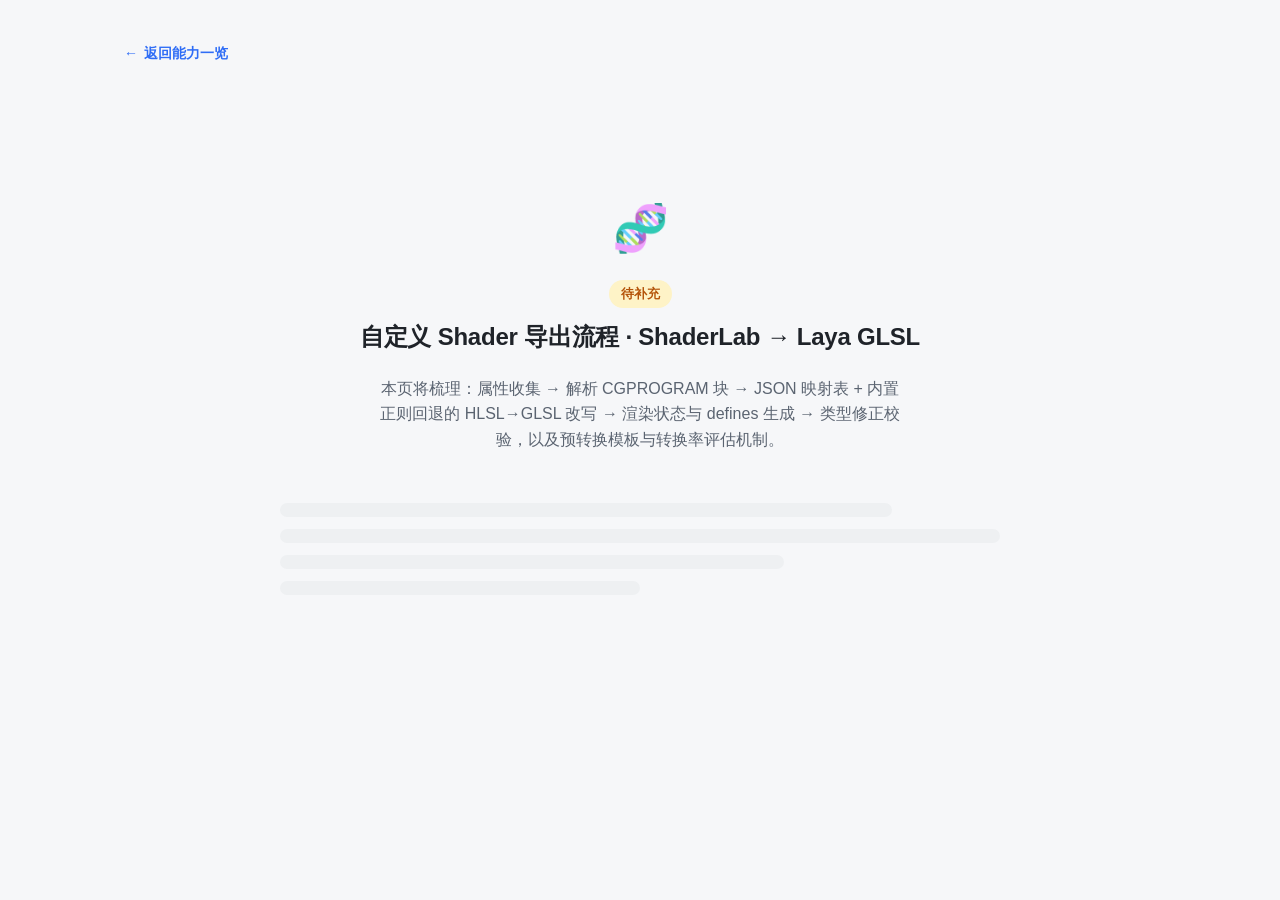
==== docs/flows/custom-shader.html @ 9ba0f3ff "提交 docs架构" ====
<!DOCTYPE html>
<html lang="zh-CN">
<head>
<meta charset="UTF-8">
<meta name="viewport" content="width=device-width, initial-scale=1.0">
<title>自定义 Shader 导出流程 · ShaderLab → Laya GLSL</title>
<link rel="stylesheet" href="../style.css">
</head>
<body>
<div class="wrap">
  <a class="back-link" href="../index.html"><span>←</span> 返回能力一览</a>
  <div class="placeholder">
    <div class="ph-icon">🧬</div>
    <span class="ph-tag">待补充</span>
    <h1>自定义 Shader 导出流程 · ShaderLab → Laya GLSL</h1>
    <p>本页将梳理：属性收集 → 解析 CGPROGRAM 块 → JSON 映射表 + 内置正则回退的 HLSL→GLSL 改写 → 渲染状态与 defines 生成 → 类型修正校验，以及预转换模板与转换率评估机制。</p>
    <div class="skeleton">
      <div class="sk-bar w85"></div>
      <div class="sk-bar"></div>
      <div class="sk-bar w70"></div>
      <div class="sk-bar w50"></div>
    </div>
  </div>
</div>
</body>
</html>
---- docs/style.css ----
/* ===========================================================
   LayaAir3.0 Unity Plugin — 能力文档共享样式
   简约 · 清晰 · 一目了然
   =========================================================== */

:root {
  --bg: #f6f7f9;
  --card: #ffffff;
  --border: #e6e8eb;
  --text: #1f2329;
  --text-soft: #5b6471;
  --text-faint: #8a93a0;
  --accent: #2f6df6;

  /* 支持度色板 */
  --full-fg: #15803d;     --full-bg: #dcfce7;
  --part-fg: #b45309;     --part-bg: #fef3c7;
  --conf-fg: #1d4ed8;     --conf-bg: #dbeafe;
  --exp-fg:  #7c3aed;     --exp-bg:  #ede9fe;
  --no-fg:   #b91c1c;     --no-bg:   #fee2e2;

  --radius: 12px;
  --shadow: 0 1px 2px rgba(16, 24, 40, .04), 0 4px 16px rgba(16, 24, 40, .05);
}

* { box-sizing: border-box; }

html { scroll-behavior: smooth; }

body {
  margin: 0;
  font-family: -apple-system, BlinkMacSystemFont, "Segoe UI", "PingFang SC",
               "Hiragino Sans GB", "Microsoft YaHei", "Helvetica Neue", Arial, sans-serif;
  background: var(--bg);
  color: var(--text);
  line-height: 1.6;
  -webkit-font-smoothing: antialiased;
}

.wrap {
  max-width: 1080px;
  margin: 0 auto;
  padding: 40px 24px 80px;
}

/* ---------- 页头 ---------- */
header.page {
  margin-bottom: 28px;
}
.eyebrow {
  font-size: 13px;
  letter-spacing: .08em;
  text-transform: uppercase;
  color: var(--text-faint);
  font-weight: 600;
  margin: 0 0 8px;
}
h1 {
  font-size: 30px;
  line-height: 1.25;
  margin: 0 0 10px;
  font-weight: 700;
  letter-spacing: -.01em;
}
.subtitle {
  font-size: 15px;
  color: var(--text-soft);
  margin: 0;
  max-width: 760px;
}
.meta-row {
  display: flex;
  flex-wrap: wrap;
  gap: 8px 18px;
  margin-top: 16px;
  font-size: 13px;
  color: var(--text-faint);
}
.meta-row b { color: var(--text-soft); font-weight: 600; }

/* ---------- 图例 ---------- */
.legend {
  display: flex;
  flex-wrap: wrap;
  gap: 10px;
  margin: 22px 0 8px;
  padding: 14px 16px;
  background: var(--card);
  border: 1px solid var(--border);
  border-radius: var(--radius);
}
.legend .item { display: flex; align-items: center; gap: 7px; font-size: 13px; color: var(--text-soft); }

/* ---------- 支持度徽章 ---------- */
.badge {
  display: inline-flex;
  align-items: center;
  gap: 5px;
  font-size: 12.5px;
  font-weight: 600;
  padding: 2px 9px;
  border-radius: 999px;
  white-space: nowrap;
  line-height: 1.5;
}
.badge.full { color: var(--full-fg); background: var(--full-bg); }
.badge.part { color: var(--part-fg); background: var(--part-bg); }
.badge.conf { color: var(--conf-fg); background: var(--conf-bg); }
.badge.exp  { color: var(--exp-fg);  background: var(--exp-bg); }
.badge.no   { color: var(--no-fg);   background: var(--no-bg); }

/* ---------- 分组卡片 ---------- */
section.group {
  background: var(--card);
  border: 1px solid var(--border);
  border-radius: var(--radius);
  box-shadow: var(--shadow);
  margin-top: 22px;
  overflow: hidden;
}
.group-head {
  display: flex;
  align-items: center;
  justify-content: space-between;
  gap: 16px;
  padding: 18px 22px;
  border-bottom: 1px solid var(--border);
}
.group-head .gh-left { display: flex; align-items: baseline; gap: 12px; flex-wrap: wrap; }
.group-head h2 {
  font-size: 17px;
  margin: 0;
  font-weight: 700;
}
.group-head .gh-desc { font-size: 13px; color: var(--text-faint); }

/* 流程链接按钮 */
.flow-link {
  display: inline-flex;
  align-items: center;
  gap: 6px;
  font-size: 13px;
  font-weight: 600;
  color: var(--accent);
  text-decoration: none;
  padding: 6px 12px;
  border: 1px solid #cfe0ff;
  background: #f0f5ff;
  border-radius: 8px;
  white-space: nowrap;
  transition: background .15s ease, transform .15s ease;
}
.flow-link:hover { background: #e3eeff; transform: translateX(1px); }
.flow-link .arrow { font-size: 14px; }

/* ---------- 表格 ---------- */
table {
  width: 100%;
  border-collapse: collapse;
  font-size: 14px;
}
thead th {
  text-align: left;
  font-size: 12px;
  font-weight: 600;
  letter-spacing: .03em;
  text-transform: uppercase;
  color: var(--text-faint);
  padding: 11px 22px;
  background: #fafbfc;
  border-bottom: 1px solid var(--border);
}
tbody td {
  padding: 13px 22px;
  border-bottom: 1px solid #f0f2f4;
  vertical-align: top;
}
tbody tr:last-child td { border-bottom: none; }
tbody tr:hover { background: #fafbfc; }

td.feat { font-weight: 600; color: var(--text); width: 26%; }
td.target { color: var(--text-soft); width: 24%; }
td.sup { width: 96px; white-space: nowrap; }
td.note { color: var(--text-soft); font-size: 13px; }

code, .mono {
  font-family: "SF Mono", "JetBrains Mono", "Fira Code", Consolas, "Courier New", monospace;
  font-size: 12.5px;
  background: #f1f3f5;
  padding: 1px 5px;
  border-radius: 5px;
  color: #3b4250;
}

/* 不支持区块的标签流 */
.chips { display: flex; flex-wrap: wrap; gap: 8px; padding: 18px 22px; }
.chip {
  font-size: 13px;
  padding: 5px 12px;
  border-radius: 8px;
  background: var(--no-bg);
  color: var(--no-fg);
  font-weight: 500;
}
.chips-note { padding: 0 22px 18px; font-size: 12.5px; color: var(--text-faint); }

/* ---------- 页脚 ---------- */
footer.page {
  margin-top: 40px;
  padding-top: 20px;
  border-top: 1px solid var(--border);
  font-size: 12.5px;
  color: var(--text-faint);
}
footer.page a { color: var(--accent); text-decoration: none; }

/* ---------- 占位（流程详情）页 ---------- */
.placeholder {
  min-height: 70vh;
  display: flex;
  flex-direction: column;
  align-items: center;
  justify-content: center;
  text-align: center;
  gap: 14px;
}
.placeholder .ph-icon {
  font-size: 46px;
  opacity: .8;
}
.placeholder h1 { font-size: 24px; }
.placeholder p { color: var(--text-soft); max-width: 520px; margin: 0 auto; }
.placeholder .ph-tag {
  font-size: 12.5px;
  font-weight: 600;
  color: var(--part-fg);
  background: var(--part-bg);
  padding: 4px 12px;
  border-radius: 999px;
}

.back-link {
  display: inline-flex;
  align-items: center;
  gap: 6px;
  font-size: 14px;
  font-weight: 600;
  color: var(--accent);
  text-decoration: none;
  margin-bottom: 20px;
}
.back-link:hover { text-decoration: underline; }

/* 流程详情页的章节占位骨架 */
.skeleton {
  margin-top: 24px;
  width: 100%;
  max-width: 720px;
}
.skeleton .sk-bar {
  height: 14px;
  border-radius: 7px;
  background: linear-gradient(90deg, #eef0f2 25%, #f6f7f9 37%, #eef0f2 63%);
  background-size: 400% 100%;
  margin: 12px 0;
  animation: shimmer 1.4s ease infinite;
}
.skeleton .sk-bar.w70 { width: 70%; }
.skeleton .sk-bar.w50 { width: 50%; }
.skeleton .sk-bar.w85 { width: 85%; }
@keyframes shimmer {
  0% { background-position: 100% 0; }
  100% { background-position: 0 0; }
}

/* ===========================================================
   安装 / 界面介绍页 专用
   =========================================================== */
.lead { font-size: 15px; color: var(--text-soft); margin: 0 0 4px; }

/* 顶部快速开始入口（主页用） */
.quickstart {
  display: flex; align-items: center; justify-content: space-between; gap: 16px;
  margin-top: 16px; padding: 14px 18px;
  background: linear-gradient(135deg, #f0f5ff, #eef6ff);
  border: 1px solid #cfe0ff; border-radius: var(--radius);
}
.quickstart .qs-text { font-size: 14px; color: var(--text-soft); }
.quickstart .qs-text b { color: var(--text); }

/* 环境要求网格 */
.req-grid { display: grid; grid-template-columns: repeat(auto-fit, minmax(170px, 1fr)); gap: 12px; padding: 18px 22px; }
.req-grid .req { background: #fafbfc; border: 1px solid var(--border); border-radius: 10px; padding: 12px 14px; }
.req-grid .req .k { font-size: 12px; color: var(--text-faint); font-weight: 600; text-transform: uppercase; letter-spacing: .04em; }
.req-grid .req .v { font-size: 15px; font-weight: 600; margin-top: 3px; word-break: break-all; }

/* 编号步骤 */
.steps { list-style: none; counter-reset: step; margin: 0; padding: 20px 22px 10px; }
.steps > li { position: relative; padding: 0 0 20px 44px; }
.steps > li:last-child { padding-bottom: 6px; }
.steps > li::before {
  counter-increment: step; content: counter(step);
  position: absolute; left: 0; top: -2px;
  width: 28px; height: 28px; border-radius: 50%;
  background: var(--accent); color: #fff; font-weight: 700; font-size: 14px;
  display: flex; align-items: center; justify-content: center;
}
.steps > li:not(:last-child)::after {
  content: ""; position: absolute; left: 13px; top: 30px; bottom: 4px; width: 2px; background: var(--border);
}
.steps .st-title { font-weight: 600; }
.steps .st-body { font-size: 13.5px; color: var(--text-soft); margin-top: 4px; }
.steps .st-body code { font-size: 12px; }

/* 提示框 */
.note { margin: 16px 22px; padding: 12px 16px; border-radius: 10px; background: #f0f5ff; border-left: 3px solid var(--accent); font-size: 13.5px; color: var(--text-soft); }
.note + .note { margin-top: -4px; }
.note b { color: var(--text); }
.note.warn { background: #fff7ed; border-left-color: #ea580c; }
.note.warn b { color: #c2410c; }

/* 窗口示意图 */
.win-mock { margin: 18px 22px; border: 1px solid var(--border); border-radius: 12px; overflow: hidden; background: #fff; box-shadow: var(--shadow); font-size: 13px; }
.win-mock .wm-title { background: #eceff3; padding: 9px 14px; font-weight: 600; color: var(--text-soft); border-bottom: 1px solid var(--border); display: flex; align-items: center; gap: 9px; }
.win-mock .wm-dots { display: inline-flex; gap: 5px; }
.win-mock .wm-dots i { width: 10px; height: 10px; border-radius: 50%; background: #cdd3da; display: inline-block; }
.win-mock .wm-body { padding: 16px; }
.seg { display: inline-flex; border: 1px solid var(--border); border-radius: 8px; overflow: hidden; margin-bottom: 6px; }
.seg span { padding: 6px 18px; font-weight: 600; color: var(--text-soft); }
.seg span.on { background: var(--accent); color: #fff; }
.fold { border-top: 1px solid #f0f2f4; padding: 11px 4px; }
.fold .fold-h { font-weight: 600; color: var(--text); }
.fold .fold-h::before { content: "▾ "; color: var(--text-faint); }
.fold .opt { color: var(--text-soft); padding: 4px 0 2px 20px; }
.fold .opt .box { display: inline-block; width: 13px; height: 13px; border: 1.5px solid #b6bcc4; border-radius: 3px; vertical-align: -2px; margin-right: 8px; }
.wm-field { display: flex; gap: 8px; align-items: center; margin-top: 16px; }
.wm-field .lbl { color: var(--text-soft); font-weight: 600; }
.wm-field .inp { flex: 1; border: 1px solid var(--border); border-radius: 6px; padding: 6px 10px; color: var(--text-faint); background: #fafbfc; }
.wm-field .btn { border: 1px solid var(--border); border-radius: 6px; padding: 6px 14px; font-weight: 600; color: var(--text-soft); background: #f1f3f5; }
.wm-export { margin-top: 12px; text-align: center; background: var(--accent); color: #fff; font-weight: 700; padding: 11px; border-radius: 8px; }
.tag-mode { font-size: 11px; font-weight: 600; padding: 1px 8px; border-radius: 999px; background: var(--conf-bg); color: var(--conf-fg); margin-left: 8px; vertical-align: 1px; }

/* 带说明的小标题（窗口拆解） */
.callout-grid { padding: 6px 22px 18px; }
.callout-grid .ci { display: flex; gap: 12px; padding: 10px 0; border-top: 1px solid #f0f2f4; }
.callout-grid .ci:first-child { border-top: none; }
.callout-grid .ci .n { flex: none; width: 24px; height: 24px; border-radius: 6px; background: #eef2ff; color: var(--accent); font-weight: 700; font-size: 13px; display: flex; align-items: center; justify-content: center; }
.callout-grid .ci .c .t { font-weight: 600; font-size: 14px; }
.callout-grid .ci .c .d { font-size: 13px; color: var(--text-soft); margin-top: 2px; }

@media (max-width: 720px) {
  .wrap { padding: 28px 16px 60px; }
  .quickstart { flex-direction: column; align-items: flex-start; }
  thead { display: none; }
  tbody td { display: block; padding: 6px 18px; border: none; }
  tbody tr { display: block; padding: 12px 0; border-bottom: 1px solid #f0f2f4; }
  td.feat { width: auto; font-size: 15px; }
  td.feat::before { content: ""; }
  td.target::before { content: "→ "; color: var(--text-faint); }
  .group-head { flex-direction: column; align-items: flex-start; }
}
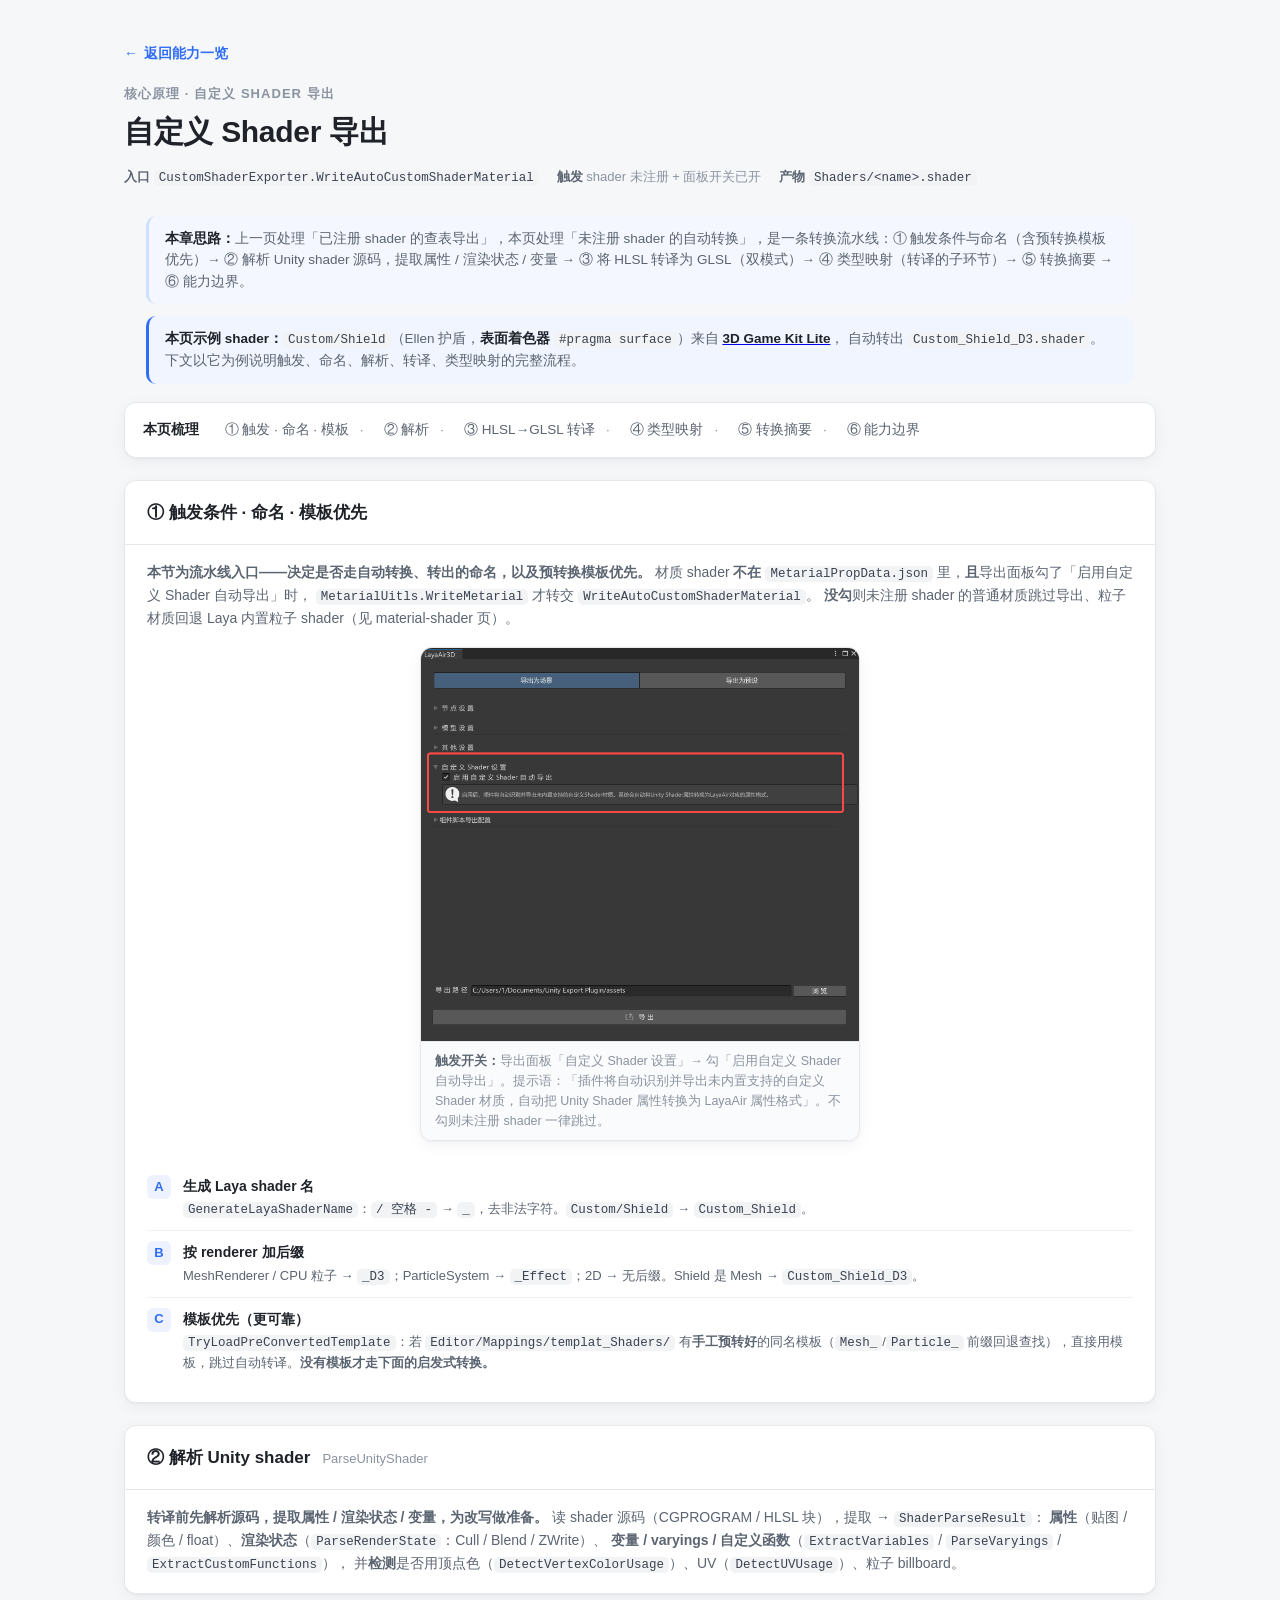
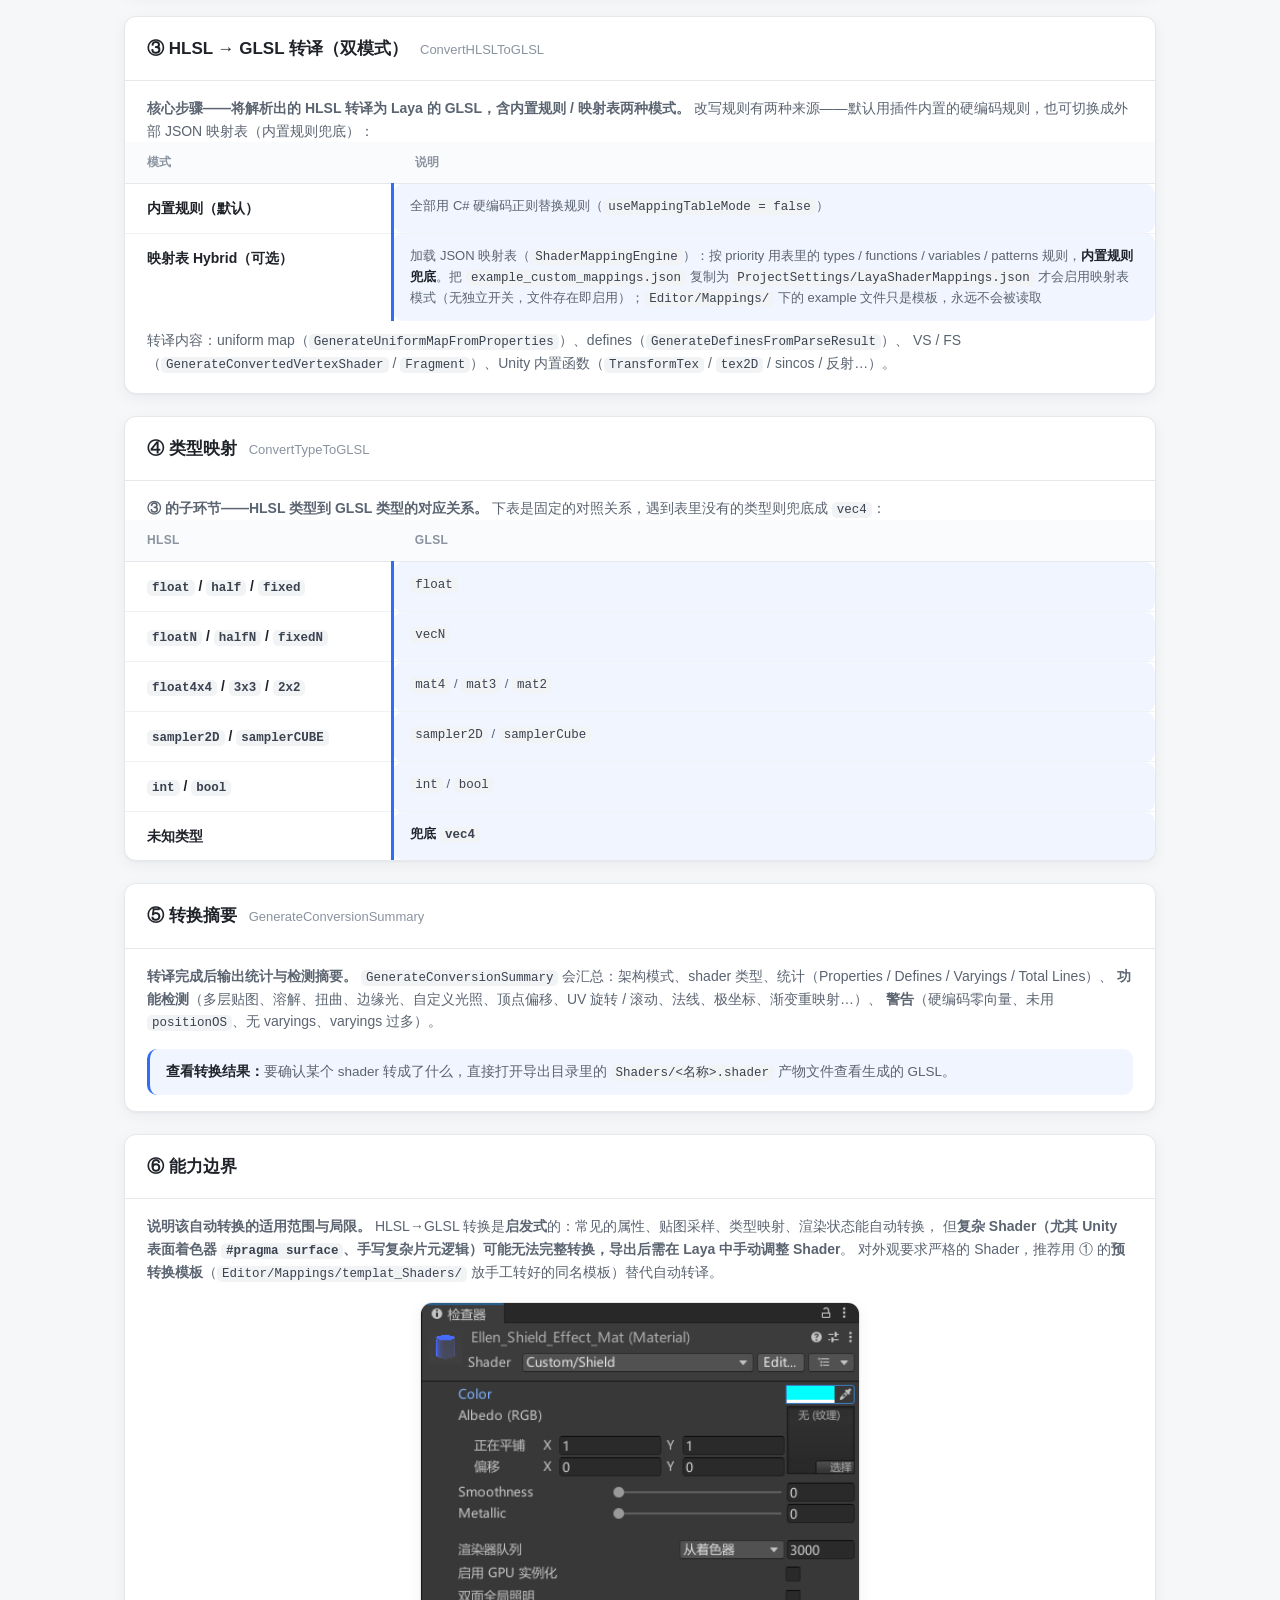
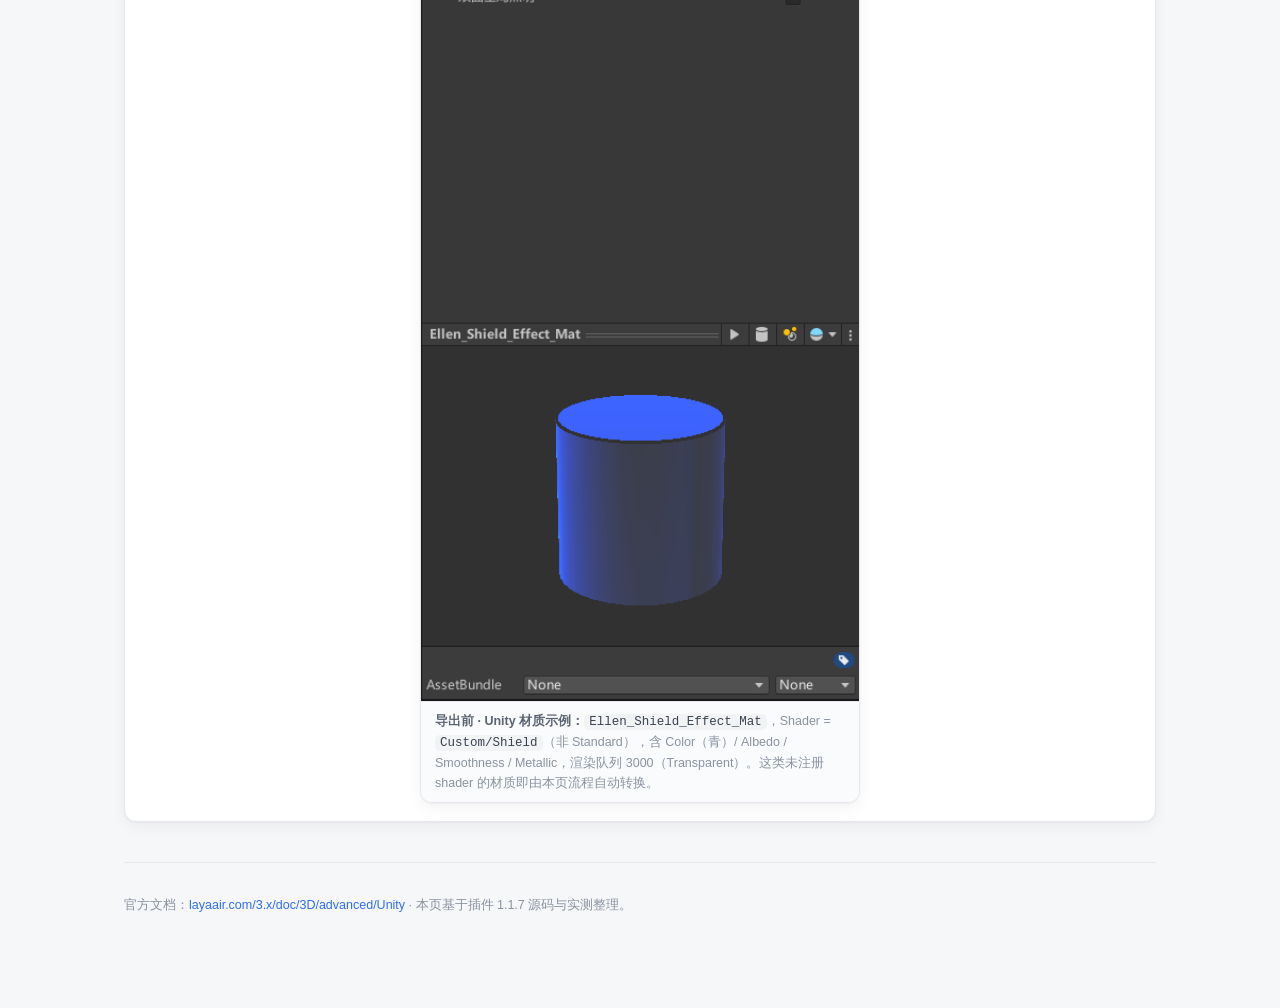
==== commit 9a4caef0: "更新文档" ====
--- a/docs/flows/custom-shader.html
+++ b/docs/flows/custom-shader.html
@@ -3,24 +3,183 @@
 <head>
 <meta charset="UTF-8">
 <meta name="viewport" content="width=device-width, initial-scale=1.0">
-<title>自定义 Shader 导出流程 · ShaderLab → Laya GLSL</title>
+<title>自定义 Shader 导出 · 启发式 HLSL→GLSL 转换</title>
 <link rel="stylesheet" href="../style.css">
+<style>
+  /* custom-shader 页专属图解 */
+  .flow { display: flex; flex-wrap: wrap; align-items: center; gap: 8px; margin: 14px 22px; font-size: 13px; }
+  .flow .fb { background: #fff; border: 1px solid var(--border); border-radius: 7px; padding: 7px 11px; color: var(--text); }
+  .flow .fb.hl { background: #eef2ff; border-color: #cfe0ff; color: var(--accent); font-weight: 600; }
+  .flow .fa { color: var(--text-faint); }
+</style>
 </head>
 <body>
 <div class="wrap">
+
   <a class="back-link" href="../index.html"><span>←</span> 返回能力一览</a>
-  <div class="placeholder">
-    <div class="ph-icon">🧬</div>
-    <span class="ph-tag">待补充</span>
-    <h1>自定义 Shader 导出流程 · ShaderLab → Laya GLSL</h1>
-    <p>本页将梳理：属性收集 → 解析 CGPROGRAM 块 → JSON 映射表 + 内置正则回退的 HLSL→GLSL 改写 → 渲染状态与 defines 生成 → 类型修正校验，以及预转换模板与转换率评估机制。</p>
-    <div class="skeleton">
-      <div class="sk-bar w85"></div>
-      <div class="sk-bar"></div>
-      <div class="sk-bar w70"></div>
-      <div class="sk-bar w50"></div>
+
+  <header class="page">
+    <p class="eyebrow">核心原理 · 自定义 Shader 导出</p>
+    <h1>自定义 Shader 导出</h1>
+    <div class="meta-row">
+      <span><b>入口</b> <code>CustomShaderExporter.WriteAutoCustomShaderMaterial</code></span>
+      <span><b>触发</b> shader 未注册 + 面板开关已开</span>
+      <span><b>产物</b> <code>Shaders/&lt;name&gt;.shader</code></span>
     </div>
+  </header>
+
+  <div class="note" style="background:#f4f7ff;border-color:#cfe0ff;">
+    <b>本章思路：</b>上一页处理「已注册 shader 的查表导出」，本页处理「未注册 shader 的自动转换」，是一条转换流水线：① 触发条件与命名（含预转换模板优先）→ ② 解析 Unity shader 源码，提取属性 / 渲染状态 / 变量 → ③ 将 HLSL 转译为 GLSL（双模式）→ ④ 类型映射（转译的子环节）→ ⑤ 转换摘要 → ⑥ 能力边界。
   </div>
+
+  <div class="note">
+    <b>本页示例 shader：</b><code>Custom/Shield</code>（Ellen 护盾，<b>表面着色器</b> <code>#pragma surface</code>）来自
+    <a href="https://assetstore.unity.com/packages/templates/tutorials/3d-game-kit-lite-135162"><b>3D Game Kit Lite</b></a>，
+    自动转出 <code>Custom_Shield_D3.shader</code>。下文以它为例说明触发、命名、解析、转译、类型映射的完整流程。
+  </div>
+
+  <nav class="toc">
+    <b class="toc-label">本页梳理</b>
+    <a href="#s1">① 触发 · 命名 · 模板</a>
+    <a href="#s2">② 解析</a>
+    <a href="#s3">③ HLSL→GLSL 转译</a>
+    <a href="#s4">④ 类型映射</a>
+    <a href="#s5">⑤ 转换摘要</a>
+    <a href="#s6">⑥ 能力边界</a>
+  </nav>
+
+  <!-- ① 触发 + 命名/后缀/模板 -->
+  <section class="group" id="s1">
+    <div class="group-head">
+      <div class="gh-left"><h2>① 触发条件 · 命名 · 模板优先</h2></div>
+    </div>
+    <p style="padding:16px 22px 0;margin:0;color:var(--text-soft);font-size:14px;">
+      <b>本节为流水线入口——决定是否走自动转换、转出的命名，以及预转换模板优先。</b>
+      材质 shader <b>不在</b> <code>MetarialPropData.json</code> 里，<b>且</b>导出面板勾了「启用自定义 Shader 自动导出」时，
+      <code>MetarialUitls.WriteMetarial</code> 才转交 <code>WriteAutoCustomShaderMaterial</code>。
+      <b>没勾</b>则未注册 shader 的普通材质跳过导出、粒子材质回退 Laya 内置粒子 shader（见 material-shader 页）。
+    </p>
+
+    <figure class="shot sm">
+      <img src="../img/custom-shader-toggle.png" alt="启用自定义 Shader 自动导出开关">
+      <figcaption><b>触发开关：</b>导出面板「自定义 Shader 设置」→ 勾「启用自定义 Shader 自动导出」。提示语：「插件将自动识别并导出未内置支持的自定义 Shader 材质，自动把 Unity Shader 属性转换为 LayaAir 属性格式」。不勾则未注册 shader 一律跳过。</figcaption>
+    </figure>
+
+    <div class="callout-grid">
+      <div class="ci"><div class="n">A</div><div class="c">
+        <div class="t">生成 Laya shader 名</div>
+        <div class="d"><code>GenerateLayaShaderName</code>：<code>/ 空格 -</code> → <code>_</code>，去非法字符。<code>Custom/Shield</code> → <code>Custom_Shield</code>。</div>
+      </div></div>
+      <div class="ci"><div class="n">B</div><div class="c">
+        <div class="t">按 renderer 加后缀</div>
+        <div class="d">MeshRenderer / CPU 粒子 → <code>_D3</code>；ParticleSystem → <code>_Effect</code>；2D → 无后缀。Shield 是 Mesh → <code>Custom_Shield_D3</code>。</div>
+      </div></div>
+      <div class="ci"><div class="n">C</div><div class="c">
+        <div class="t">模板优先（更可靠）</div>
+        <div class="d"><code>TryLoadPreConvertedTemplate</code>：若 <code>Editor/Mappings/templat_Shaders/</code> 有<b>手工预转好</b>的同名模板（<code>Mesh_</code>/<code>Particle_</code> 前缀回退查找），直接用模板，跳过自动转译。<b>没有模板才走下面的启发式转换。</b></div>
+      </div></div>
+    </div>
+  </section>
+
+  <!-- ② 解析 -->
+  <section class="group" id="s2">
+    <div class="group-head">
+      <div class="gh-left"><h2>② 解析 Unity shader</h2><span class="gh-desc">ParseUnityShader</span></div>
+    </div>
+    <p style="padding:16px 22px 18px;margin:0;color:var(--text-soft);font-size:14px;">
+      <b>转译前先解析源码，提取属性 / 渲染状态 / 变量，为改写做准备。</b>
+      读 shader 源码（CGPROGRAM / HLSL 块），提取 → <code>ShaderParseResult</code>：
+      <b>属性</b>（贴图 / 颜色 / float）、<b>渲染状态</b>（<code>ParseRenderState</code>：Cull / Blend / ZWrite）、
+      <b>变量 / varyings / 自定义函数</b>（<code>ExtractVariables</code> / <code>ParseVaryings</code> / <code>ExtractCustomFunctions</code>），
+      并<b>检测</b>是否用顶点色（<code>DetectVertexColorUsage</code>）、UV（<code>DetectUVUsage</code>）、粒子 billboard。
+    </p>
+  </section>
+
+  <!-- ③ 转译双模式 -->
+  <section class="group" id="s3">
+    <div class="group-head">
+      <div class="gh-left"><h2>③ HLSL → GLSL 转译（双模式）</h2><span class="gh-desc">ConvertHLSLToGLSL</span></div>
+    </div>
+    <p style="padding:16px 22px 0;margin:0;color:var(--text-soft);font-size:14px;">
+      <b>核心步骤——将解析出的 HLSL 转译为 Laya 的 GLSL，含内置规则 / 映射表两种模式。</b>
+      改写规则有两种来源——默认用插件内置的硬编码规则，也可切换成外部 JSON 映射表（内置规则兜底）：
+    </p>
+    <table>
+      <thead><tr><th>模式</th><th>说明</th></tr></thead>
+      <tbody>
+        <tr><td class="feat">内置规则（默认）</td><td class="note">全部用 C# 硬编码正则替换规则（<code>useMappingTableMode = false</code>）</td></tr>
+        <tr><td class="feat">映射表 Hybrid（可选）</td><td class="note">加载 JSON 映射表（<code>ShaderMappingEngine</code>）：按 priority 用表里的 types / functions / variables / patterns 规则，<b>内置规则兜底</b>。把 <code>example_custom_mappings.json</code> 复制为 <code>ProjectSettings/LayaShaderMappings.json</code> 才会启用映射表模式（无独立开关，文件存在即启用）；<code>Editor/Mappings/</code> 下的 example 文件只是模板，永远不会被读取</td></tr>
+      </tbody>
+    </table>
+    <p style="padding:8px 22px 18px;margin:0;color:var(--text-soft);font-size:14px;">
+      转译内容：uniform map（<code>GenerateUniformMapFromProperties</code>）、defines（<code>GenerateDefinesFromParseResult</code>）、
+      VS / FS（<code>GenerateConvertedVertexShader</code> / <code>Fragment</code>）、Unity 内置函数（<code>TransformTex</code> / <code>tex2D</code> / sincos / 反射…）。
+    </p>
+  </section>
+
+  <!-- ④ 类型映射 -->
+  <section class="group" id="s4">
+    <div class="group-head">
+      <div class="gh-left"><h2>④ 类型映射</h2><span class="gh-desc">ConvertTypeToGLSL</span></div>
+    </div>
+    <p style="padding:16px 22px 0;margin:0;color:var(--text-soft);font-size:14px;">
+      <b>③ 的子环节——HLSL 类型到 GLSL 类型的对应关系。</b>
+      下表是固定的对照关系，遇到表里没有的类型则兜底成 <code>vec4</code>：
+    </p>
+    <table>
+      <thead><tr><th>HLSL</th><th>GLSL</th></tr></thead>
+      <tbody>
+        <tr><td class="feat"><code>float</code> / <code>half</code> / <code>fixed</code></td><td class="note"><code>float</code></td></tr>
+        <tr><td class="feat"><code>floatN</code> / <code>halfN</code> / <code>fixedN</code></td><td class="note"><code>vecN</code></td></tr>
+        <tr><td class="feat"><code>float4x4</code> / <code>3x3</code> / <code>2x2</code></td><td class="note"><code>mat4</code> / <code>mat3</code> / <code>mat2</code></td></tr>
+        <tr><td class="feat"><code>sampler2D</code> / <code>samplerCUBE</code></td><td class="note"><code>sampler2D</code> / <code>samplerCube</code></td></tr>
+        <tr><td class="feat"><code>int</code> / <code>bool</code></td><td class="note"><code>int</code> / <code>bool</code></td></tr>
+        <tr><td class="feat"><b>未知类型</b></td><td class="note"><b>兜底 <code>vec4</code></b></td></tr>
+      </tbody>
+    </table>
+  </section>
+
+  <!-- ⑤ 转换摘要 -->
+  <section class="group" id="s5">
+    <div class="group-head">
+      <div class="gh-left"><h2>⑤ 转换摘要</h2><span class="gh-desc">GenerateConversionSummary</span></div>
+    </div>
+    <p style="padding:16px 22px 0;margin:0;color:var(--text-soft);font-size:14px;">
+      <b>转译完成后输出统计与检测摘要。</b>
+      <code>GenerateConversionSummary</code> 会汇总：架构模式、shader 类型、统计（Properties / Defines / Varyings / Total Lines）、
+      <b>功能检测</b>（多层贴图、溶解、扭曲、边缘光、自定义光照、顶点偏移、UV 旋转 / 滚动、法线、极坐标、渐变重映射…）、
+      <b>警告</b>（硬编码零向量、未用 <code>positionOS</code>、无 varyings、varyings 过多）。
+    </p>
+    <div class="note">
+      <b>查看转换结果：</b>要确认某个 shader 转成了什么，直接打开导出目录里的
+      <code>Shaders/&lt;名称&gt;.shader</code> 产物文件查看生成的 GLSL。
+    </div>
+  </section>
+
+  <!-- ⑥ 能力边界 -->
+  <section class="group" id="s6">
+    <div class="group-head">
+      <div class="gh-left"><h2>⑥ 能力边界</h2></div>
+    </div>
+    <p style="padding:16px 22px 0;margin:0;color:var(--text-soft);font-size:14px;">
+      <b>说明该自动转换的适用范围与局限。</b>
+      HLSL→GLSL 转换是<b>启发式</b>的：常见的属性、贴图采样、类型映射、渲染状态能自动转换，
+      但<b>复杂 Shader（尤其 Unity 表面着色器 <code>#pragma surface</code>、手写复杂片元逻辑）可能无法完整转换，导出后需在 Laya 中手动调整 Shader</b>。
+      对外观要求严格的 Shader，推荐用 ① 的<b>预转换模板</b>（<code>Editor/Mappings/templat_Shaders/</code> 放手工转好的同名模板）替代自动转译。
+    </p>
+
+    <figure class="shot sm">
+      <img src="../img/custom-shader-material.png" alt="Ellen_Shield_Effect_Mat 检视器">
+      <figcaption><b>导出前 · Unity 材质示例：</b><code>Ellen_Shield_Effect_Mat</code>，Shader = <code>Custom/Shield</code>（非 Standard），含 Color（青）/ Albedo / Smoothness / Metallic，渲染队列 3000（Transparent）。这类未注册 shader 的材质即由本页流程自动转换。</figcaption>
+    </figure>
+  </section>
+
+  <footer class="page">
+    <p>官方文档：<a href="https://layaair.com/3.x/doc/3D/advanced/Unity/readme.html">layaair.com/3.x/doc/3D/advanced/Unity</a> · 本页基于插件 1.1.7 源码与实测整理。</p>
+  </footer>
+
 </div>
+
+<script src="../lightbox.js"></script>
 </body>
 </html>
--- a/docs/style.css
+++ b/docs/style.css
@@ -359,3 +359,51 @@
   td.target::before { content: "→ "; color: var(--text-faint); }
   .group-head { flex-direction: column; align-items: flex-start; }
 }
+
+/* ===========================================================
+   流程详情页 · 截图卡片 & 点击放大预览（共享）
+   配合 lightbox.js 使用
+   =========================================================== */
+.shot { margin: 18px auto; max-width: 720px; border: 1px solid var(--border); border-radius: 12px; overflow: hidden; box-shadow: var(--shadow); background: #fff; }
+.shot img { display: block; width: 100%; height: auto; cursor: zoom-in; transition: opacity .15s ease; }
+.shot img:hover { opacity: .92; }
+.shot figcaption { padding: 9px 14px; font-size: 12.5px; color: var(--text-faint); background: #fafbfc; border-top: 1px solid var(--border); }
+.shot figcaption b { color: var(--text-soft); font-weight: 600; }
+.shot.sm { max-width: 440px; }
+.shot-pair { display: grid; grid-template-columns: 1fr 1fr; gap: 14px; margin: 18px auto; max-width: 760px; align-items: start; }
+.shot-pair .shot { margin: 0; max-width: none; }
+@media (max-width: 720px) { .shot-pair { grid-template-columns: 1fr; } }
+
+.lightbox { position: fixed; inset: 0; background: rgba(10,14,20,.88); display: none; align-items: center; justify-content: center; z-index: 1000; cursor: zoom-out; padding: 40px; }
+.lightbox.open { display: flex; }
+.lightbox img { max-width: 96%; max-height: 90%; border-radius: 8px; box-shadow: 0 10px 50px rgba(0,0,0,.55); }
+.lightbox .lb-cap { position: absolute; bottom: 20px; left: 0; right: 0; text-align: center; color: #d7dbe0; font-size: 13px; padding: 0 40px; }
+.lightbox .lb-close { position: absolute; top: 16px; right: 26px; color: #fff; font-size: 34px; line-height: 1; font-weight: 300; cursor: pointer; opacity: .8; }
+.lightbox .lb-close:hover { opacity: 1; }
+
+/* ===========================================================
+   代码块 · 源码 / GLSL 展示（共享，custom-shader 等页使用）
+   =========================================================== */
+.code { margin: 16px 22px; border: 1px solid #2b3442; border-radius: 10px; overflow: hidden; background: #1b212c; box-shadow: var(--shadow); }
+.code .cap { display: flex; align-items: center; gap: 9px; padding: 8px 14px; background: #151a23; border-bottom: 1px solid #2b3442; font-size: 12px; color: #8a93a0; font-weight: 600; }
+.code .cap .pill { font-size: 10.5px; font-weight: 700; padding: 1px 9px; border-radius: 999px; letter-spacing: .02em; }
+.code .cap .pill.in  { background: #2a3a4d; color: #9fcbff; }
+.code .cap .pill.out { background: #3c3320; color: #f0c674; }
+.code pre { margin: 0; padding: 13px 16px; overflow-x: auto; font-family: "SF Mono", "Cascadia Code", "JetBrains Mono", Consolas, "Courier New", monospace; font-size: 12px; line-height: 1.7; color: #c6cede; tab-size: 2; }
+.code pre .c  { color: #5d6b7e; font-style: italic; }   /* 原注释 */
+.code pre .e  { color: #ff7b86; font-weight: 600; }      /* 问题标注 */
+.code pre .ok { color: #8fd178; }                         /* 正确点 */
+.code-cols { display: grid; grid-template-columns: 1fr 1fr; gap: 14px; margin: 16px 22px; }
+.code-cols .code { margin: 0; }
+@media (max-width: 720px) { .code-cols { grid-template-columns: 1fr; } }
+
+/* ===========================================================
+   本页梳理 · 迷你目录（共享，各 flow 页顶部使用，可点跳转）
+   =========================================================== */
+.toc { display: flex; flex-wrap: wrap; align-items: center; gap: 4px 2px; margin: 18px 0; padding: 13px 18px; background: #fff; border: 1px solid var(--border); border-radius: 12px; box-shadow: var(--shadow); font-size: 13.5px; }
+.toc .toc-label { font-weight: 700; color: var(--text); margin-right: 14px; letter-spacing: .01em; }
+.toc a { color: var(--text-soft); text-decoration: none; padding: 3px 9px; border-radius: 7px; transition: background .15s ease, color .15s ease; }
+.toc a:hover { color: var(--accent); background: #eef2ff; }
+.toc a:not(:last-of-type)::after { content: "·"; color: var(--text-faint); margin-left: 11px; pointer-events: none; }
+html { scroll-behavior: smooth; }
+section.group { scroll-margin-top: 16px; }
